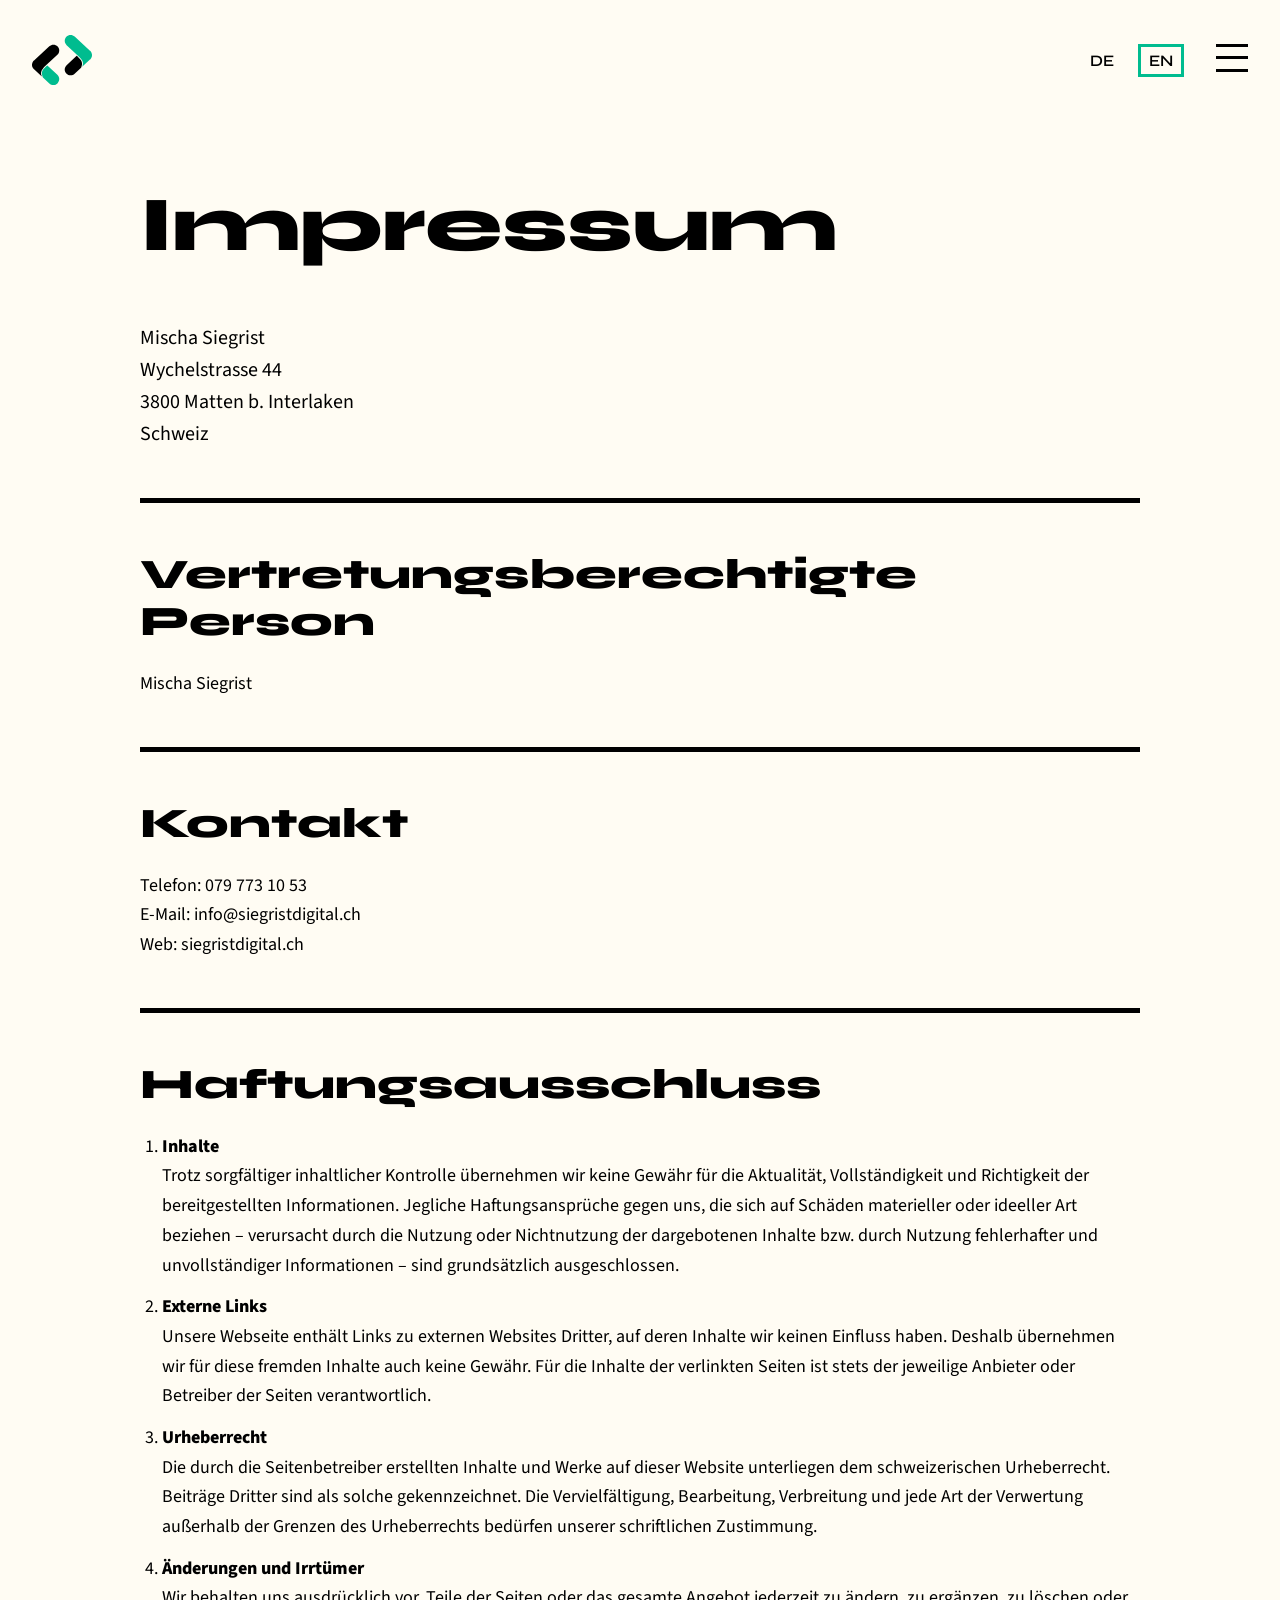
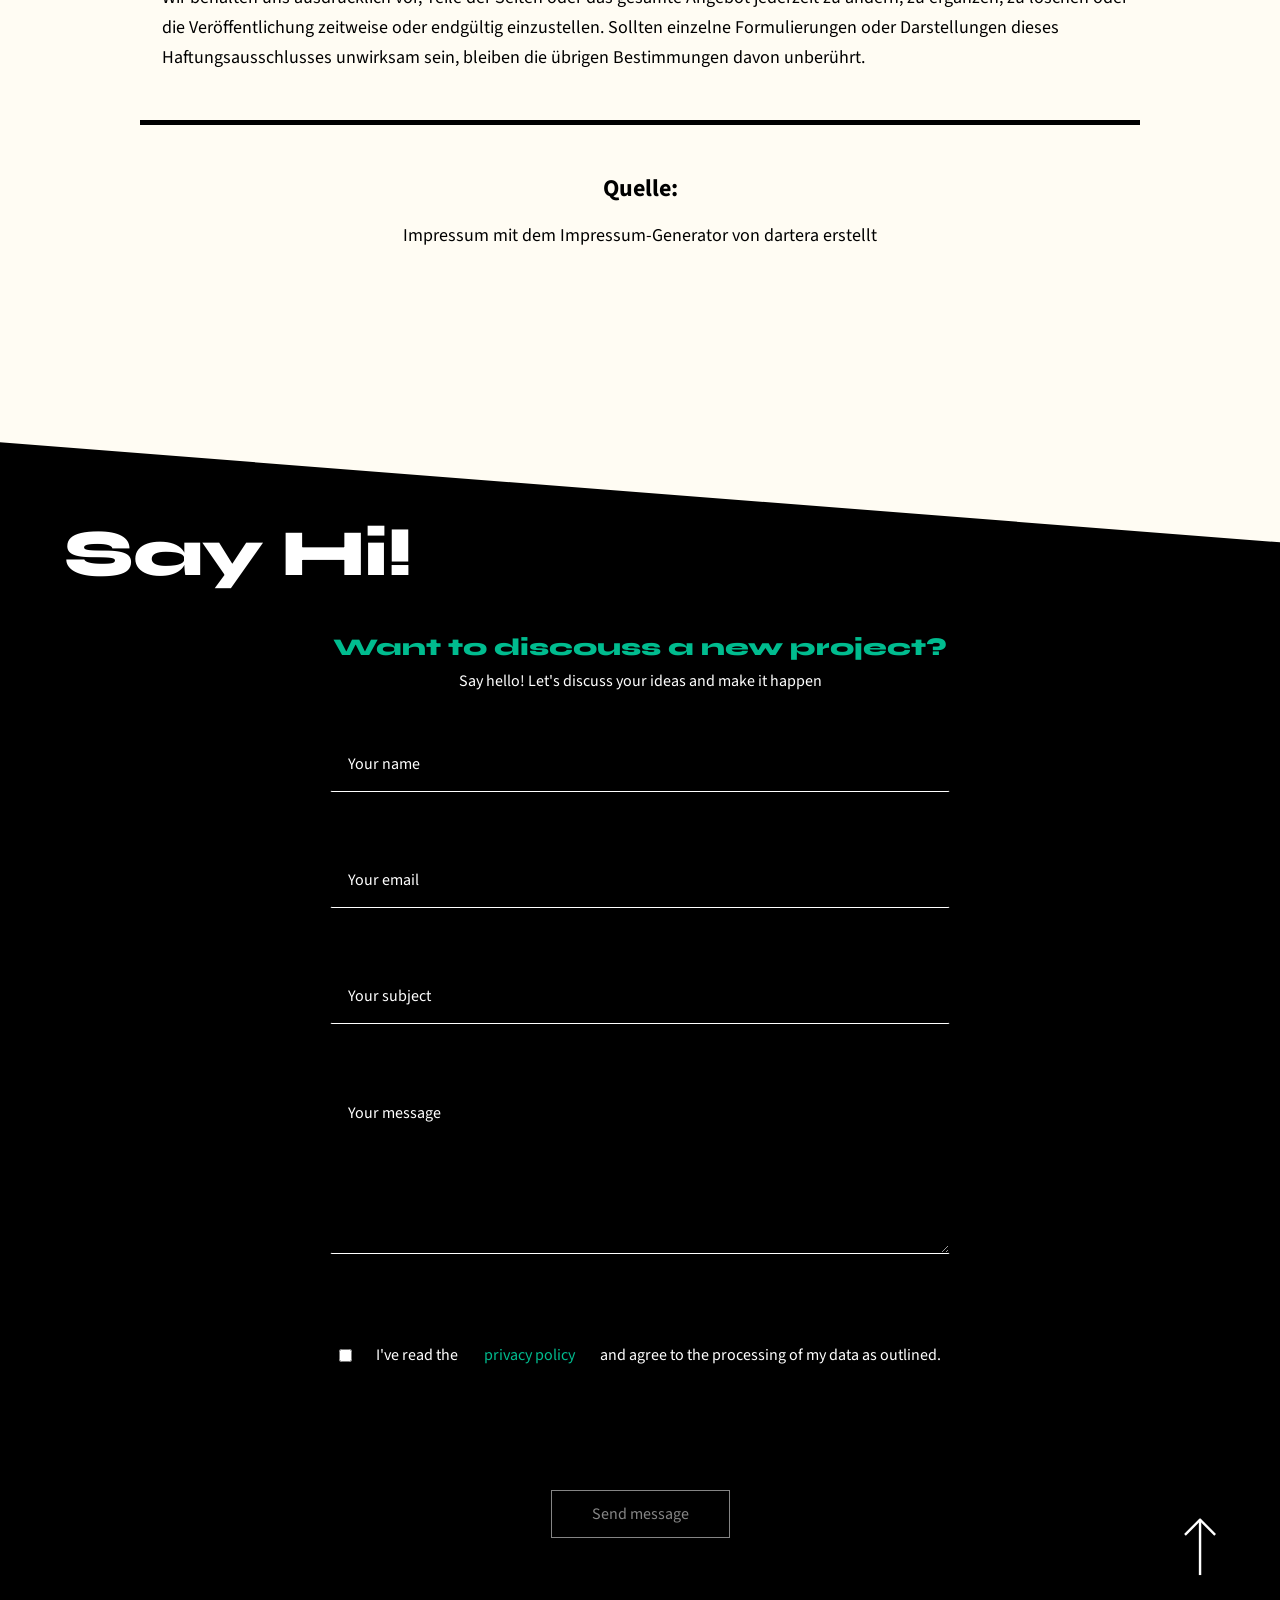
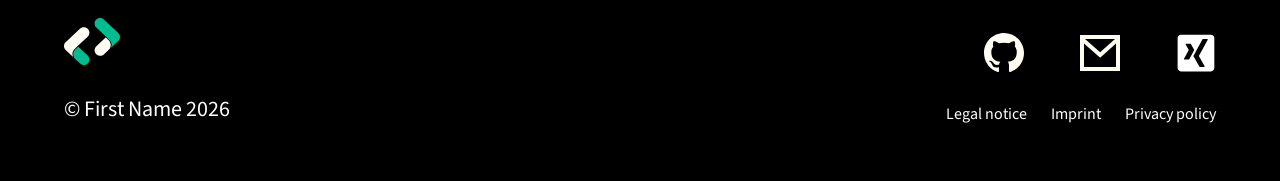
==== imprint.html @ 77384187 "added legal pages and style" ====
<!DOCTYPE html>
<html lang="en">
<head>
    <meta charset="UTF-8">
    <meta name="viewport" content="width=device-width, initial-scale=1.0">
    <title>Impressum | Mischa Siegrist</title>
    <link rel="stylesheet" href="./main.css">
    <link rel="stylesheet" href="./css/legal.css">
    <link rel="shortcut icon" href="./assets/icons/favicon.png" type="image/x-icon">
</head>
<body onload="init()">
    <header>
        <nav>
            <div id="nav-left">
                <div id="nav-logo-container">
                    <img id="nav-logo" src="./assets/img/logo.svg" alt="Logo" data-i18n-attr="alt:meta.logoAlt">
                </div>
            </div>
            <div id="nav-right">
                <div id="lang-switch">
                    <span onclick="switchLanguage('de')" class="lang-switch-option">DE</span>
                    <span onclick="switchLanguage('en')" class="lang-switch-option selected">EN</span>
                </div>
                <div id="nav-toggle" onclick="openNavbar()">
                    <span class="nav-toggle-bar" id="bar1"></span>
                    <span class="nav-toggle-bar" id="bar2"></span>
                    <span class="nav-toggle-bar" id="bar3"></span>
                </div>
            </div>
        </nav>
    </header>

    <main>
        <section id="legal-section">
            <div id="legal-content">
                <h1>Impressum</h1>

                <div class="legal-block">
                    <address>
                        Mischa Siegrist<br>
                        Wychelstrasse 44<br>
                        3800 Matten b. Interlaken<br>
                        Schweiz
                    </address>
                </div>

                <div class="legal-block">
                    <h2>Vertretungsberechtigte Person</h2>
                    <p>Mischa Siegrist</p>
                </div>

                <div class="legal-block">
                    <h2>Kontakt</h2>
                    <p>
                        Telefon: <a href="tel:+41797731053">079 773 10 53</a><br>
                        E-Mail: <a href="mailto:info@siegristdigital.ch">info@siegristdigital.ch</a><br>
                        Web: <a href="./index.html">siegristdigital.ch</a>
                    </p>
                </div>

                <div class="legal-block">
                    <h2>Haftungsausschluss</h2>
                    <ol class="legal-list">
                        <li>
                            <strong>Inhalte</strong><br>
                            Trotz sorgf&auml;ltiger inhaltlicher Kontrolle &uuml;bernehmen wir keine Gew&auml;hr f&uuml;r die Aktualit&auml;t, Vollst&auml;ndigkeit und Richtigkeit der bereitgestellten Informationen. Jegliche Haftungsanspr&uuml;che gegen uns, die sich auf Sch&auml;den materieller oder ideeller Art beziehen – verursacht durch die Nutzung oder Nichtnutzung der dargebotenen Inhalte bzw. durch Nutzung fehlerhafter und unvollst&auml;ndiger Informationen – sind grunds&auml;tzlich ausgeschlossen.
                        </li>
                        <li>
                            <strong>Externe Links</strong><br>
                            Unsere Webseite enth&auml;lt Links zu externen Websites Dritter, auf deren Inhalte wir keinen Einfluss haben. Deshalb &uuml;bernehmen wir f&uuml;r diese fremden Inhalte auch keine Gew&auml;hr. F&uuml;r die Inhalte der verlinkten Seiten ist stets der jeweilige Anbieter oder Betreiber der Seiten verantwortlich.
                        </li>
                        <li>
                            <strong>Urheberrecht</strong><br>
                            Die durch die Seitenbetreiber erstellten Inhalte und Werke auf dieser Website unterliegen dem schweizerischen Urheberrecht. Beitr&auml;ge Dritter sind als solche gekennzeichnet. Die Vervielf&auml;ltigung, Bearbeitung, Verbreitung und jede Art der Verwertung außerhalb der Grenzen des Urheberrechts bed&uuml;rfen unserer schriftlichen Zustimmung.
                        </li>
                        <li>
                            <strong>&Auml;nderungen und Irrt&uuml;mer</strong><br>
                            Wir behalten uns ausdr&uuml;cklich vor, Teile der Seiten oder das gesamte Angebot jederzeit zu &auml;ndern, zu erg&auml;nzen, zu l&ouml;schen oder die Ver&ouml;ffentlichung zeitweise oder endg&uuml;ltig einzustellen. Sollten einzelne Formulierungen oder Darstellungen dieses Haftungsausschlusses unwirksam sein, bleiben die &uuml;brigen Bestimmungen davon unber&uuml;hrt.
                        </li>
                    </ol>
                </div>

                <div class="legal-block">
                    <h3>Quelle:</h3>
                    <p>Impressum mit dem Impressum-Generator von <a href="https://dartera.ch/" target="_blank">dartera</a> erstellt</p>
                </div>

            </div>
        </section>
    </main>

    <footer id="contact">
        <div id="inner-footer-wrapper">
            <h2 id="footer-title" data-i18n="contact.footerTitle">Say Hi!</h2>
            <div id="contact-form-wrapper">
                <form action="https://sd.mischasiegrist.ch/mailer.php" id="contact-form" novalidate onsubmit="return false;">
                    <h3 class="highlighted-text" data-i18n="contact.formHeading">Want to discouss a new project?</h3>
                    <p data-i18n="contact.formIntro">Say hello! Let's discuss your ideas and make it happen</p>

                    <div class="form-field">
                        <input type="text" id="form-name" name="name" maxlength="100" placeholder=" " required>
                        <label for="form-name" data-i18n="contact.nameLabel">Your name</label>
                        <span class="field-icon"></span>
                        <span class="field-error" data-i18n="contact.nameError">Your name is required</span>
                    </div>

                    <div class="form-field">
                        <input type="email" id="form-email" name="email" maxlength="254" placeholder=" " required>
                        <label for="form-email" data-i18n="contact.emailLabel">Your email</label>
                        <span class="field-icon"></span>
                        <span class="field-error" data-i18n="contact.emailError">Please enter a valid email</span>
                    </div>

                    <div class="form-field">
                        <input type="text" id="form-subject" name="subject" maxlength="200" placeholder=" " required>
                        <label for="form-subject" data-i18n="contact.subjectLabel">Your subject</label>
                        <span class="field-icon"></span>
                        <span class="field-error" data-i18n="contact.subjectError">Please enter subject</span>
                    </div>

                    <div class="form-field form-field-textarea">
                        <textarea id="form-text" rows="6" name="message" maxlength="5000" placeholder=" " required></textarea>
                        <label for="form-text" data-i18n="contact.messageLabel">Your message</label>
                        <span class="field-icon"></span>
                        <span class="field-error" data-i18n="contact.messageError">Your message is empty</span>
                    </div>

                    <div id="form-check-section">
                        <input type="checkbox" name="accept" id="accept-privacy-policy" required>
                        <label for="accept-privacy-policy" id="accept-privacy-policy-label" data-i18n-html="contact.privacyLabelHtml">I've read the <a href="privacy.html" id="accept-privacy-link" class="highlighted-text">privacy policy</a> and agree to the processing of my data as outlined.</label>
                    </div>
                    <br><br>
                    <div id="form-captcha">
                        <div class="h-captcha" data-sitekey="ebba1710-83a6-4e3e-b424-677cc038ed60"></div>
                    </div>
                    <br><br>
                    <div id="form-errors">

                    </div>
                    <div id="form-success" hidden data-i18n="contact.success">
                        Thanks for your message! I will reply you as soon as posible.
                    </div>
                    <input type="text" name="website" tabindex="-1" autocomplete="off" style="position:absolute;left:-9999px" aria-hidden="true">

                    <input class="primary-btn disabled" id="submit-form" value="Send message" name="submit" type="submit" data-i18n-attr="value:contact.submit" />
                </form>
                <span id="arrow-back-to-top" onclick="window.location.href='#'">
                    <svg width="53" height="95" viewBox="0 0 53 95" fill="none" xmlns="http://www.w3.org/2000/svg">
                        <path d="M1.41421 67.1052L26.4142 92.1052L51.4142 67.1052" stroke="black" stroke-width="4"/>
                        <path d="M26.4142 0V92.1053" stroke="black" stroke-width="4"/>
                    </svg>
                </span>
            </div>
            <div id="footer-links">
                <div id="footer-links-left">
                    <img src="./assets/img/logo-footer.svg" alt="Logo" data-i18n-attr="alt:footer.logoAlt">
                    <p><span data-i18n="footer.copyright">© First Name</span> <span id="footer-year"></span></p>
                </div>
                <div id="footer-links-right">
                    <div id="footer-links-right-icons">
                        <a href="https://github.com/BlackPhantomDev"><img src="./assets/icons/github.svg" alt="GitHub Icon" data-i18n-attr="alt:footer.githubAlt"></a>
                        <a href="mailto:info@firstname.com"><img src="./assets/icons/mail.svg" alt="Mail Icon" data-i18n-attr="alt:footer.mailAlt"></a>
                        <a href="https://www.xing.com/profile/"><img src="./assets/icons/xing.svg" alt="Xing Icon" data-i18n-attr="alt:footer.xingAlt"></a>
                    </div>
                    <div id="footer-legal-links">
                        <a href="./legal.html" data-i18n="footer.legal">Legal notice</a>
                        <a href="./imprint.html" data-i18n="footer.imprint">Imprint</a>
                        <a href="./privacy.html" data-i18n="footer.privacy">Privacy policy</a>
                    </div>
                </div>
            </div>
        </div>

    </footer>

    <script src="./script.js"></script>
</body>
</html>
---- main.css ----
@import url('css/fonts.css');
@import url('css/footer.css');
@import url('css/navbar.css');
@import url('css/portfolio.css');
@import url('css/standard.css');
@import url('css/skills.css');
@import url('css/style.css');
@import url('css/responsive.css');
---- css/legal.css ----
#legal-section {
    width: 100%;
    max-width: 1920px;
    margin: 0 auto;
    padding: 64px 32px 120px;
    box-sizing: border-box;
    overflow-x: clip; 
}

#legal-content {
    max-width: 1000px;
    margin: 0 auto;
    color: black;
    overflow-wrap: anywhere;
}

#legal-content h1 {
    font-family: Syne, SourceSans3, sans-serif;
    font-weight: 800;
    font-size: 78px;
    line-height: 1.05;
    letter-spacing: -1px;
    margin: 0 0 56px;
}

#legal-content h2 {
    font-family: Syne, SourceSans3, sans-serif;
    font-weight: 800;
    font-size: 42px;
    line-height: 1.12;
    margin: 48px 0 24px;
    transition: color .2s ease;
}
#legal-content h2:hover {
    color: var(--highlighted);
    cursor: default;
}
.legal-block > h2:first-child,
#legal-content > h2:first-of-type { margin-top: 0; }

#legal-content h3 {
    font-family: SourceSans3, sans-serif;
    font-weight: 700;
    font-size: 24px;
    line-height: 1.3;
    margin: 24px 0 16px;
}
.legal-block > h3:first-child { margin-top: 0; }

#legal-content h4 {
    font-family: SourceSans3, sans-serif;
    font-weight: 600;
    font-size: 19px;
    line-height: 1.4;
    margin: 20px 0 12px;
}
.legal-block > h4:first-child { margin-top: 0; }

#legal-content p,
#legal-content li,
#legal-content dd,
#legal-content address {
    font-family: SourceSans3, sans-serif;
    font-size: 18px;
    line-height: 1.65;
    color: black;
}


#legal-content address {
    font-style: normal;
    font-size: 20px;
    line-height: 1.6;
}

#legal-content ul {
    margin: 0 0 24px;
    padding-left: 24px;
}
#legal-content li { margin-bottom: 12px; }
#legal-content li:last-child { margin-bottom: 0; }

.legal-list {
    list-style-type: decimal;
    padding-left: 22px;
}
.legal-list li strong { font-weight: 800; }

#legal-content dl { margin: 24px 0; }
#legal-content dt {
    font-family: SourceSans3, sans-serif;
    font-weight: 700;
    font-size: 18px;
    margin-top: 16px;
}
#legal-content dd {
    margin: 0 0 16px;
    color: #333;
}

#legal-content a {
    color: black;
    font-family: SourceSans3, sans-serif;
    border-bottom: 1px solid transparent;
    transition: color .2s ease, border-color .2s ease;
}
#legal-content a:hover {
    color: var(--highlighted);
    border-bottom-color: var(--highlighted);
}
#legal-content a u { text-decoration: none; }

.legal-block {
    border-bottom: 5px solid black;
}

.legal-block p, .legal-block address, .legal-block ol {
    margin-bottom: 48px;
}

.legal-block:last-child {
    margin-bottom: 0;
    border: none;
    background: transparent;
    padding: 24px;
    text-align: center;
    font-size: 14px;
}
.legal-block:last-child h3,
.legal-block:last-child h4 { font-size: 16px; margin: 0 0 8px; }

#legal-content table {
    width: 100%;
    table-layout: fixed;
    border-collapse: collapse;
    margin: 32px 0;
    border: 5px solid black;
    font-family: SourceSans3, sans-serif;
}
#legal-content th,
#legal-content td {
    border: 1px solid black;
    padding: 16px;
    text-align: left;
    vertical-align: top;
    font-size: 16px;
    line-height: 1.5;
    overflow-wrap: anywhere;
    hyphens: auto;
}
#legal-content th {
    background-color: black;
    color: white;
    font-weight: 700;
}
#legal-content tbody tr:nth-child(even),
#legal-content tr:nth-child(even) {
    background-color: rgba(0, 0, 0, 0.03);
}
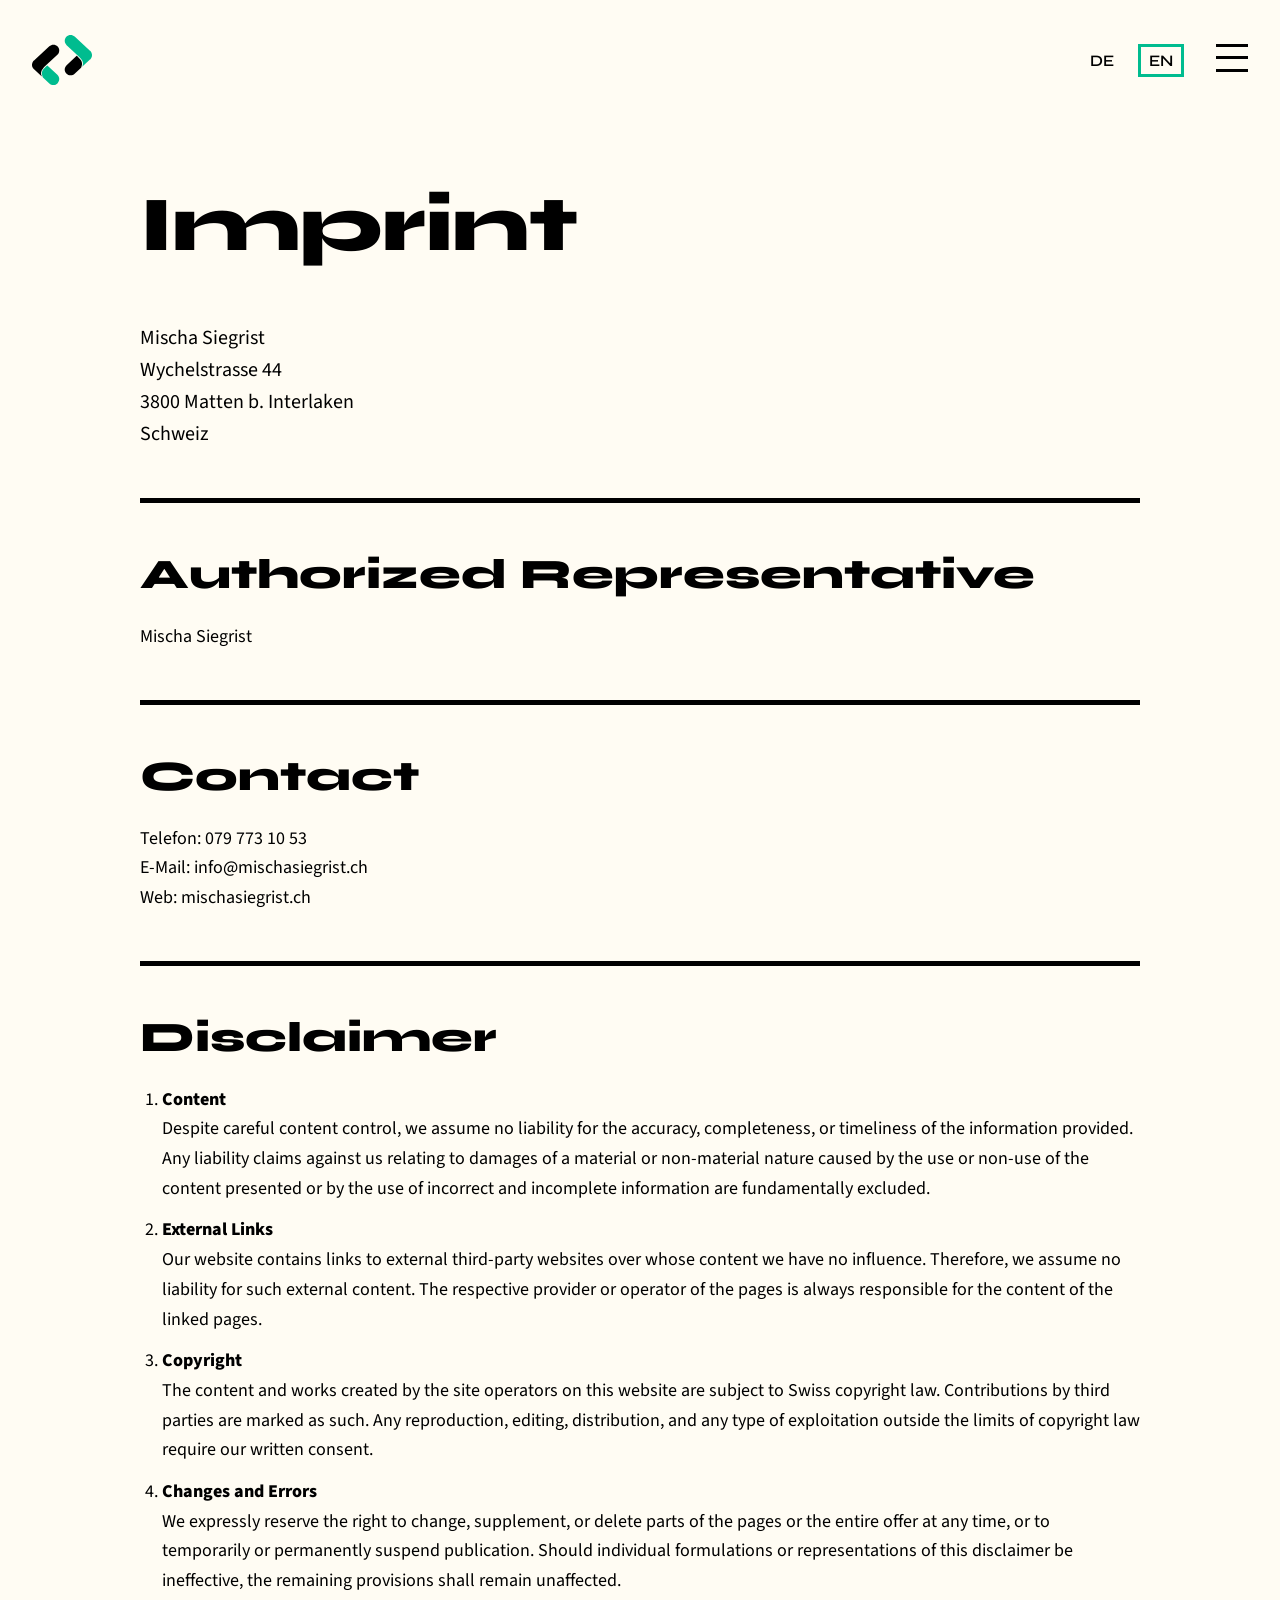
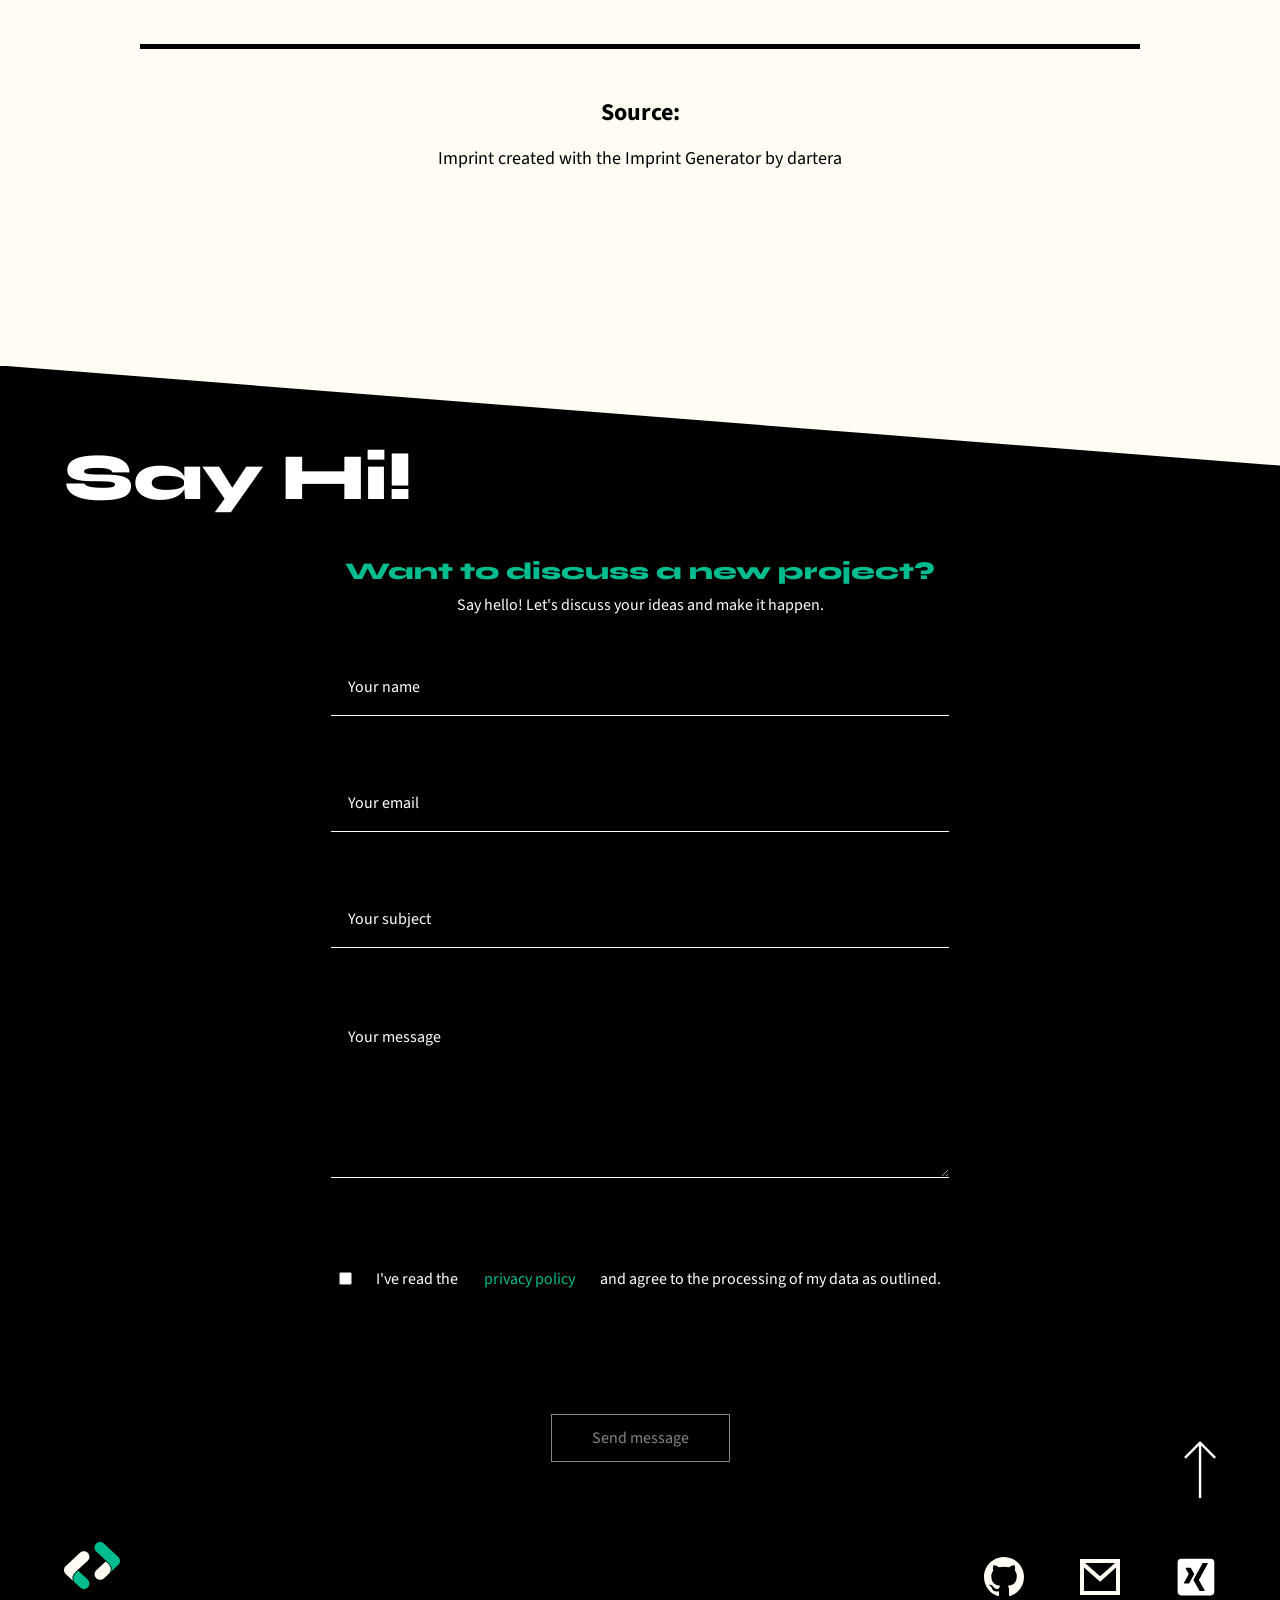
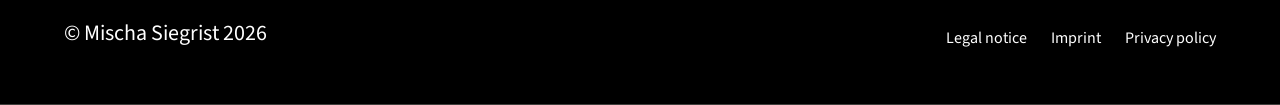
==== commit e9840829: "added translation to legal pages" ====
--- a/imprint.html
+++ b/imprint.html
@@ -33,7 +33,7 @@
     <main>
         <section id="legal-section">
             <div id="legal-content">
-                <h1>Impressum</h1>
+                <h1 data-i18n-html="imprint.title">Impressum</h1>
 
                 <div class="legal-block">
                     <address>
@@ -45,44 +45,44 @@
                 </div>
 
                 <div class="legal-block">
-                    <h2>Vertretungsberechtigte Person</h2>
+                    <h2 data-i18n-html="imprint.blocks.b2.subTitle">Vertretungsberechtigte Person</h2>
                     <p>Mischa Siegrist</p>
                 </div>
 
                 <div class="legal-block">
-                    <h2>Kontakt</h2>
+                    <h2 data-i18n-html="imprint.blocks.b3.subTitle">Kontakt</h2>
                     <p>
                         Telefon: <a href="tel:+41797731053">079 773 10 53</a><br>
-                        E-Mail: <a href="mailto:info@siegristdigital.ch">info@siegristdigital.ch</a><br>
-                        Web: <a href="./index.html">siegristdigital.ch</a>
+                        E-Mail: <a href="mailto:info@mischasiegrist.ch">info@mischasiegrist.ch</a><br>
+                        Web: <a href="./index.html">mischasiegrist.ch</a>
                     </p>
                 </div>
 
                 <div class="legal-block">
-                    <h2>Haftungsausschluss</h2>
+                    <h2 data-i18n-html="imprint.blocks.b4.subTitle">Haftungsausschluss</h2>
                     <ol class="legal-list">
                         <li>
-                            <strong>Inhalte</strong><br>
-                            Trotz sorgf&auml;ltiger inhaltlicher Kontrolle &uuml;bernehmen wir keine Gew&auml;hr f&uuml;r die Aktualit&auml;t, Vollst&auml;ndigkeit und Richtigkeit der bereitgestellten Informationen. Jegliche Haftungsanspr&uuml;che gegen uns, die sich auf Sch&auml;den materieller oder ideeller Art beziehen – verursacht durch die Nutzung oder Nichtnutzung der dargebotenen Inhalte bzw. durch Nutzung fehlerhafter und unvollst&auml;ndiger Informationen – sind grunds&auml;tzlich ausgeschlossen.
+                            <strong data-i18n-html="imprint.blocks.b4.list.l1.title">Inhalte</strong><br>
+                            <span data-i18n-html="imprint.blocks.b4.list.l1.description">Trotz sorgf&auml;ltiger inhaltlicher Kontrolle &uuml;bernehmen wir keine Gew&auml;hr f&uuml;r die Aktualit&auml;t, Vollst&auml;ndigkeit und Richtigkeit der bereitgestellten Informationen. Jegliche Haftungsanspr&uuml;che gegen uns, die sich auf Sch&auml;den materieller oder ideeller Art beziehen – verursacht durch die Nutzung oder Nichtnutzung der dargebotenen Inhalte bzw. durch Nutzung fehlerhafter und unvollst&auml;ndiger Informationen – sind grunds&auml;tzlich ausgeschlossen.</span>
                         </li>
                         <li>
-                            <strong>Externe Links</strong><br>
-                            Unsere Webseite enth&auml;lt Links zu externen Websites Dritter, auf deren Inhalte wir keinen Einfluss haben. Deshalb &uuml;bernehmen wir f&uuml;r diese fremden Inhalte auch keine Gew&auml;hr. F&uuml;r die Inhalte der verlinkten Seiten ist stets der jeweilige Anbieter oder Betreiber der Seiten verantwortlich.
+                            <strong data-i18n-html="imprint.blocks.b4.list.l2.title">Externe Links</strong><br>
+                            <span data-i18n-html="imprint.blocks.b4.list.l2.description">Unsere Webseite enth&auml;lt Links zu externen Websites Dritter, auf deren Inhalte wir keinen Einfluss haben. Deshalb &uuml;bernehmen wir f&uuml;r diese fremden Inhalte auch keine Gew&auml;hr. F&uuml;r die Inhalte der verlinkten Seiten ist stets der jeweilige Anbieter oder Betreiber der Seiten verantwortlich.</span>
                         </li>
                         <li>
-                            <strong>Urheberrecht</strong><br>
-                            Die durch die Seitenbetreiber erstellten Inhalte und Werke auf dieser Website unterliegen dem schweizerischen Urheberrecht. Beitr&auml;ge Dritter sind als solche gekennzeichnet. Die Vervielf&auml;ltigung, Bearbeitung, Verbreitung und jede Art der Verwertung außerhalb der Grenzen des Urheberrechts bed&uuml;rfen unserer schriftlichen Zustimmung.
+                            <strong data-i18n-html="imprint.blocks.b4.list.l3.title">Urheberrecht</strong><br>
+                            <span data-i18n-html="imprint.blocks.b4.list.l3.description">Die durch die Seitenbetreiber erstellten Inhalte und Werke auf dieser Website unterliegen dem schweizerischen Urheberrecht. Beitr&auml;ge Dritter sind als solche gekennzeichnet. Die Vervielf&auml;ltigung, Bearbeitung, Verbreitung und jede Art der Verwertung außerhalb der Grenzen des Urheberrechts bed&uuml;rfen unserer schriftlichen Zustimmung.</span>
                         </li>
                         <li>
-                            <strong>&Auml;nderungen und Irrt&uuml;mer</strong><br>
-                            Wir behalten uns ausdr&uuml;cklich vor, Teile der Seiten oder das gesamte Angebot jederzeit zu &auml;ndern, zu erg&auml;nzen, zu l&ouml;schen oder die Ver&ouml;ffentlichung zeitweise oder endg&uuml;ltig einzustellen. Sollten einzelne Formulierungen oder Darstellungen dieses Haftungsausschlusses unwirksam sein, bleiben die &uuml;brigen Bestimmungen davon unber&uuml;hrt.
+                            <strong data-i18n-html="imprint.blocks.b4.list.l4.title">&Auml;nderungen und Irrt&uuml;mer</strong><br>
+                            <span data-i18n-html="imprint.blocks.b4.list.l4.description">Wir behalten uns ausdr&uuml;cklich vor, Teile der Seiten oder das gesamte Angebot jederzeit zu &auml;ndern, zu erg&auml;nzen, zu l&ouml;schen oder die Ver&ouml;ffentlichung zeitweise oder endg&uuml;ltig einzustellen. Sollten einzelne Formulierungen oder Darstellungen dieses Haftungsausschlusses unwirksam sein, bleiben die &uuml;brigen Bestimmungen davon unber&uuml;hrt.</span>
                         </li>
                     </ol>
                 </div>
 
                 <div class="legal-block">
-                    <h3>Quelle:</h3>
-                    <p>Impressum mit dem Impressum-Generator von <a href="https://dartera.ch/" target="_blank">dartera</a> erstellt</p>
+                    <h3 data-i18n-html="imprint.source">Quelle:</h3>
+                    <p data-i18n-html="imprint.sourceDescription">Impressum mit dem Impressum-Generator von <a href="https://dartera.ch/" target="_blank">dartera</a> erstellt</p>
                 </div>
 
             </div>
@@ -173,6 +173,8 @@
 
     </footer>
 
+    <script src="https://js.hcaptcha.com/1/api.js" async defer></script>
+    <script src="./js/i18n.js"></script>
     <script src="./script.js"></script>
 </body>
 </html>
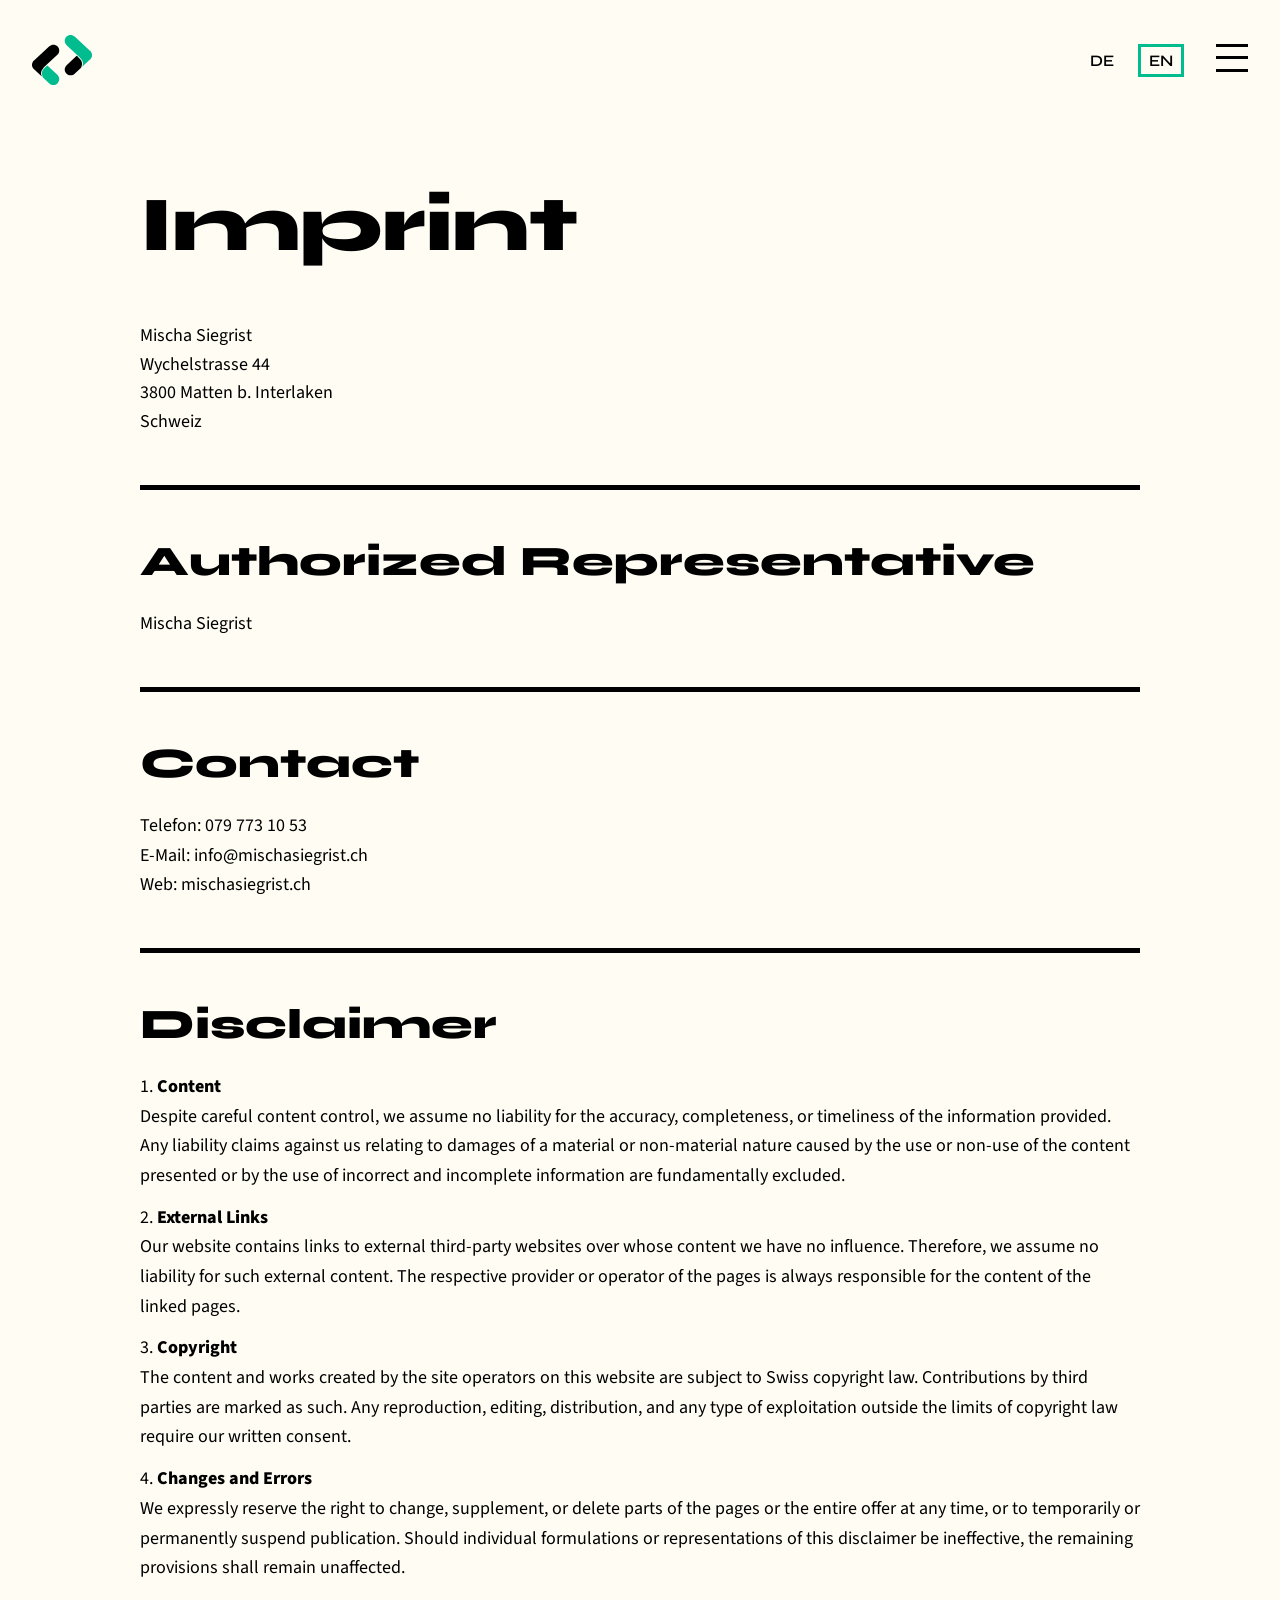
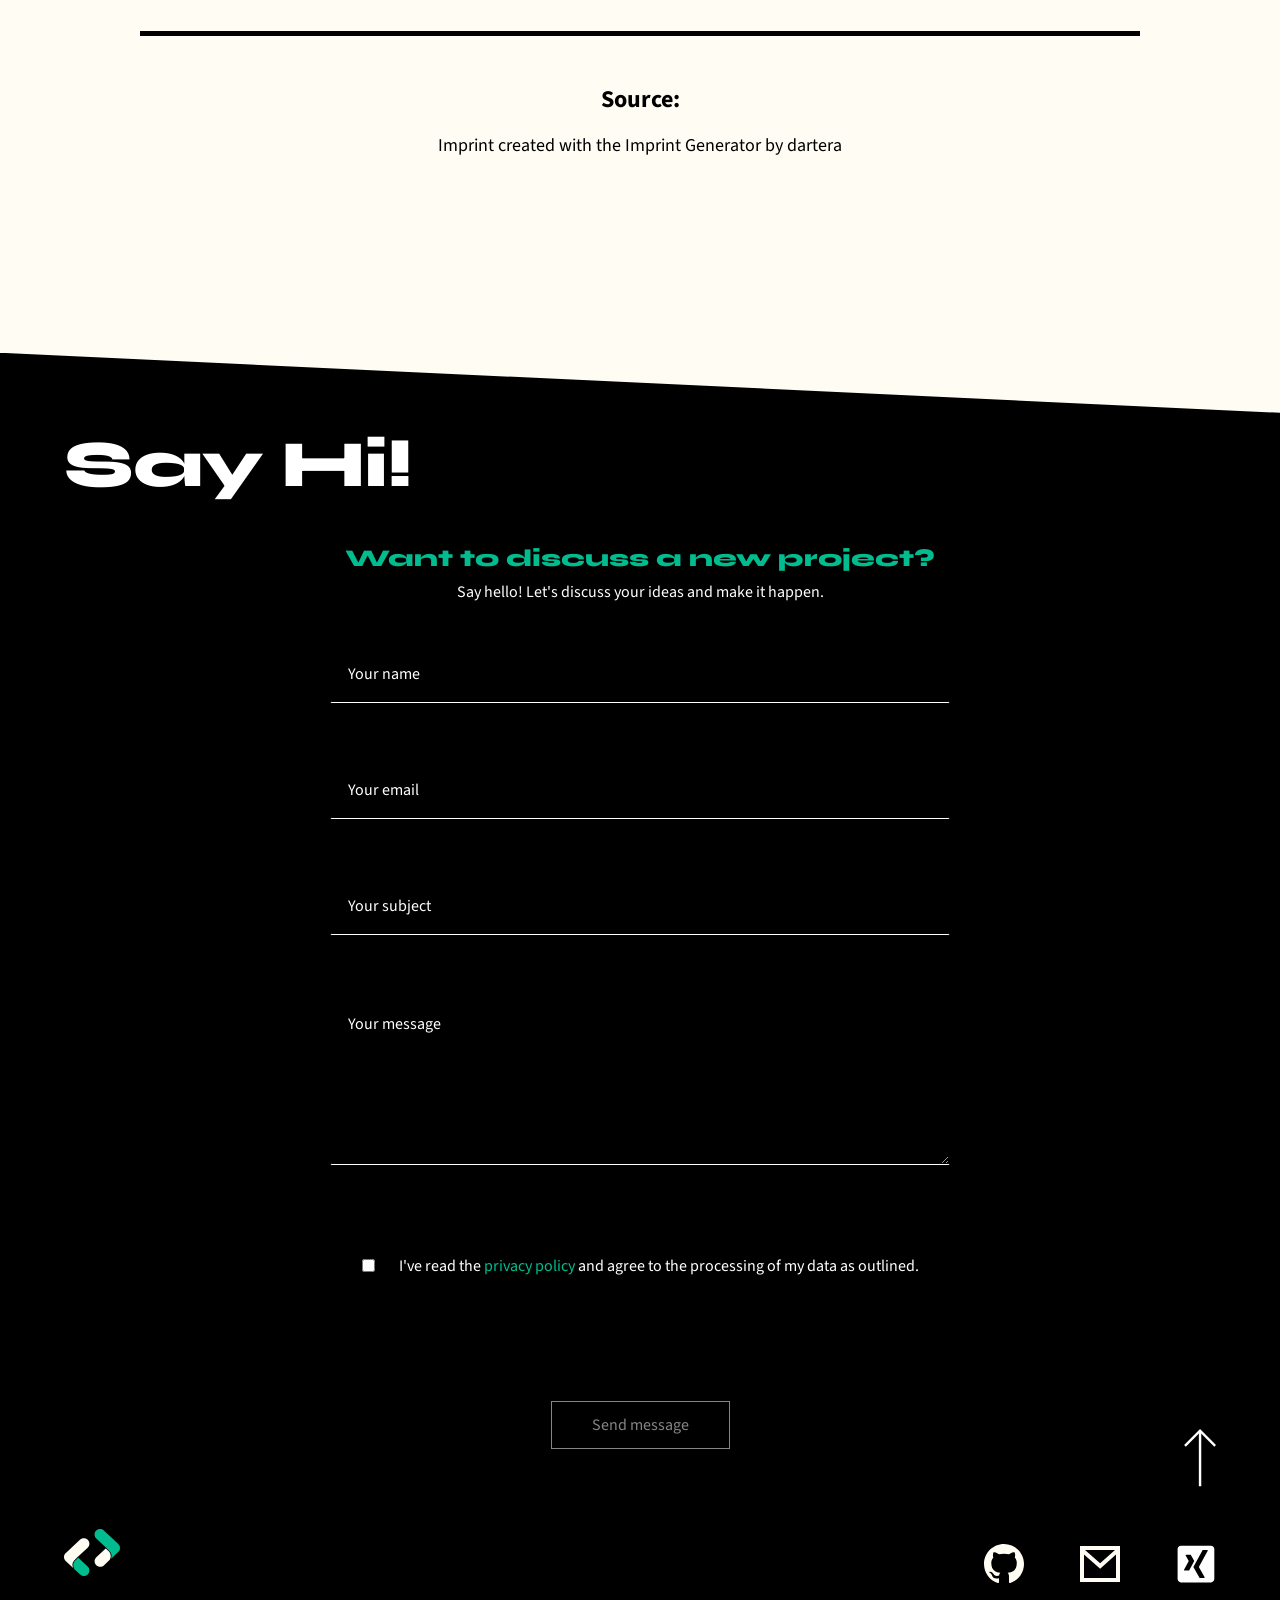
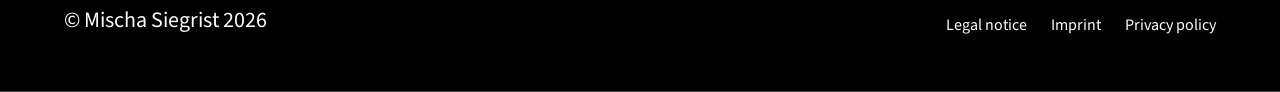
==== commit 314be037: "updated footer, added the missing navigation overlay, updated scroll to top" ====
--- a/imprint.html
+++ b/imprint.html
@@ -3,7 +3,7 @@
 <head>
     <meta charset="UTF-8">
     <meta name="viewport" content="width=device-width, initial-scale=1.0">
-    <title>Impressum | Mischa Siegrist</title>
+    <title data-i18n="imprint.pageTitle">Impressum | Mischa Siegrist</title>
     <link rel="stylesheet" href="./main.css">
     <link rel="stylesheet" href="./css/legal.css">
     <link rel="shortcut icon" href="./assets/icons/favicon.png" type="image/x-icon">
@@ -29,8 +29,26 @@
             </div>
         </nav>
     </header>
-
-    <main>
+    <div id="scroll-top-anchor"></div>
+    <div id="nav-overlay" aria-hidden="true">
+        <nav id="nav-overlay-menu">
+            <a href="#about" class="nav-overlay-link" data-i18n="about.title">About me</a>
+            <a href="#skills" class="nav-overlay-link" data-i18n="skills.title">My skills</a>
+            <a href="#portfolio" class="nav-overlay-link" data-i18n="portfolio.title">Portfolio</a>
+        </nav>
+        <div id="nav-overlay-footer">
+            <div id="nav-overlay-footer-left">
+                <h2 id="nav-overlay-title" data-i18n="contact.footerTitle">Say Hi!</h2>
+                <a id="nav-overlay-email" href="mailto:info@mischasiegrist.ch">info@mischasiegrist.ch</a>
+            </div>
+            <div id="nav-overlay-socials">
+                <a href="https://github.com/BlackPhantomDev" target="_blank"><img src="./assets/icons/github.svg" alt="GitHub Icon" data-i18n-attr="alt:footer.githubAlt"></a>
+                <a href="mailto:info@mischasiegrist.ch"><img src="./assets/icons/mail.svg" alt="Mail Icon" data-i18n-attr="alt:footer.mailAlt"></a>
+                <a href="https://www.xing.com/profile/Mischa_Siegrist039383" target="_blank"><img src="./assets/icons/xing.svg" alt="Xing Icon" data-i18n-attr="alt:footer.xingAlt"></a>
+            </div>
+        </div>
+    </div>
+    <main id="scroll-top-anchor">
         <section id="legal-section">
             <div id="legal-content">
                 <h1 data-i18n-html="imprint.title">Impressum</h1>
@@ -131,7 +149,7 @@
                     </div>
                     <br><br>
                     <div id="form-captcha">
-                        <div class="h-captcha" data-sitekey="ebba1710-83a6-4e3e-b424-677cc038ed60"></div>
+                        <div id="hcaptcha-container"></div>
                     </div>
                     <br><br>
                     <div id="form-errors">
@@ -144,23 +162,23 @@
 
                     <input class="primary-btn disabled" id="submit-form" value="Send message" name="submit" type="submit" data-i18n-attr="value:contact.submit" />
                 </form>
-                <span id="arrow-back-to-top" onclick="window.location.href='#'">
+                <span id="arrow-back-to-top" onclick="window.location.href='#scroll-top-anchor'">
                     <svg width="53" height="95" viewBox="0 0 53 95" fill="none" xmlns="http://www.w3.org/2000/svg">
-                        <path d="M1.41421 67.1052L26.4142 92.1052L51.4142 67.1052" stroke="black" stroke-width="4"/>
-                        <path d="M26.4142 0V92.1053" stroke="black" stroke-width="4"/>
+                        <path class="btt-head" d="M1.41421 67.1052L26.4142 92.1052L51.4142 67.1052" stroke="white" stroke-width="4"/>
+                        <path class="btt-shaft" d="M26.4142 0V92.1053" stroke="white" stroke-width="4"/>
                     </svg>
                 </span>
             </div>
             <div id="footer-links">
                 <div id="footer-links-left">
                     <img src="./assets/img/logo-footer.svg" alt="Logo" data-i18n-attr="alt:footer.logoAlt">
-                    <p><span data-i18n="footer.copyright">© First Name</span> <span id="footer-year"></span></p>
+                    <p><span data-i18n="footer.copyright">© Mischa Siegrist</span> <span id="footer-year"></span></p>
                 </div>
                 <div id="footer-links-right">
                     <div id="footer-links-right-icons">
                         <a href="https://github.com/BlackPhantomDev"><img src="./assets/icons/github.svg" alt="GitHub Icon" data-i18n-attr="alt:footer.githubAlt"></a>
-                        <a href="mailto:info@firstname.com"><img src="./assets/icons/mail.svg" alt="Mail Icon" data-i18n-attr="alt:footer.mailAlt"></a>
-                        <a href="https://www.xing.com/profile/"><img src="./assets/icons/xing.svg" alt="Xing Icon" data-i18n-attr="alt:footer.xingAlt"></a>
+                        <a href="mailto:info@mischasiegrist.ch"><img src="./assets/icons/mail.svg" alt="Mail Icon" data-i18n-attr="alt:footer.mailAlt"></a>
+                        <a href="https://www.xing.com/profile/Mischa_Siegrist039383"><img src="./assets/icons/xing.svg" alt="Xing Icon" data-i18n-attr="alt:footer.xingAlt"></a>
                     </div>
                     <div id="footer-legal-links">
                         <a href="./legal.html" data-i18n="footer.legal">Legal notice</a>
--- a/css/legal.css
+++ b/css/legal.css
@@ -69,7 +69,7 @@
 
 #legal-content address {
     font-style: normal;
-    font-size: 20px;
+    font-size: 18px;
     line-height: 1.6;
 }
 
@@ -82,7 +82,6 @@
 
 .legal-list {
     list-style-type: decimal;
-    padding-left: 22px;
 }
 .legal-list li strong { font-weight: 800; }
 
@@ -158,3 +157,6 @@
     background-color: rgba(0, 0, 0, 0.03);
 }
 
+#legal-content ol {
+    list-style-position: inside;
+}
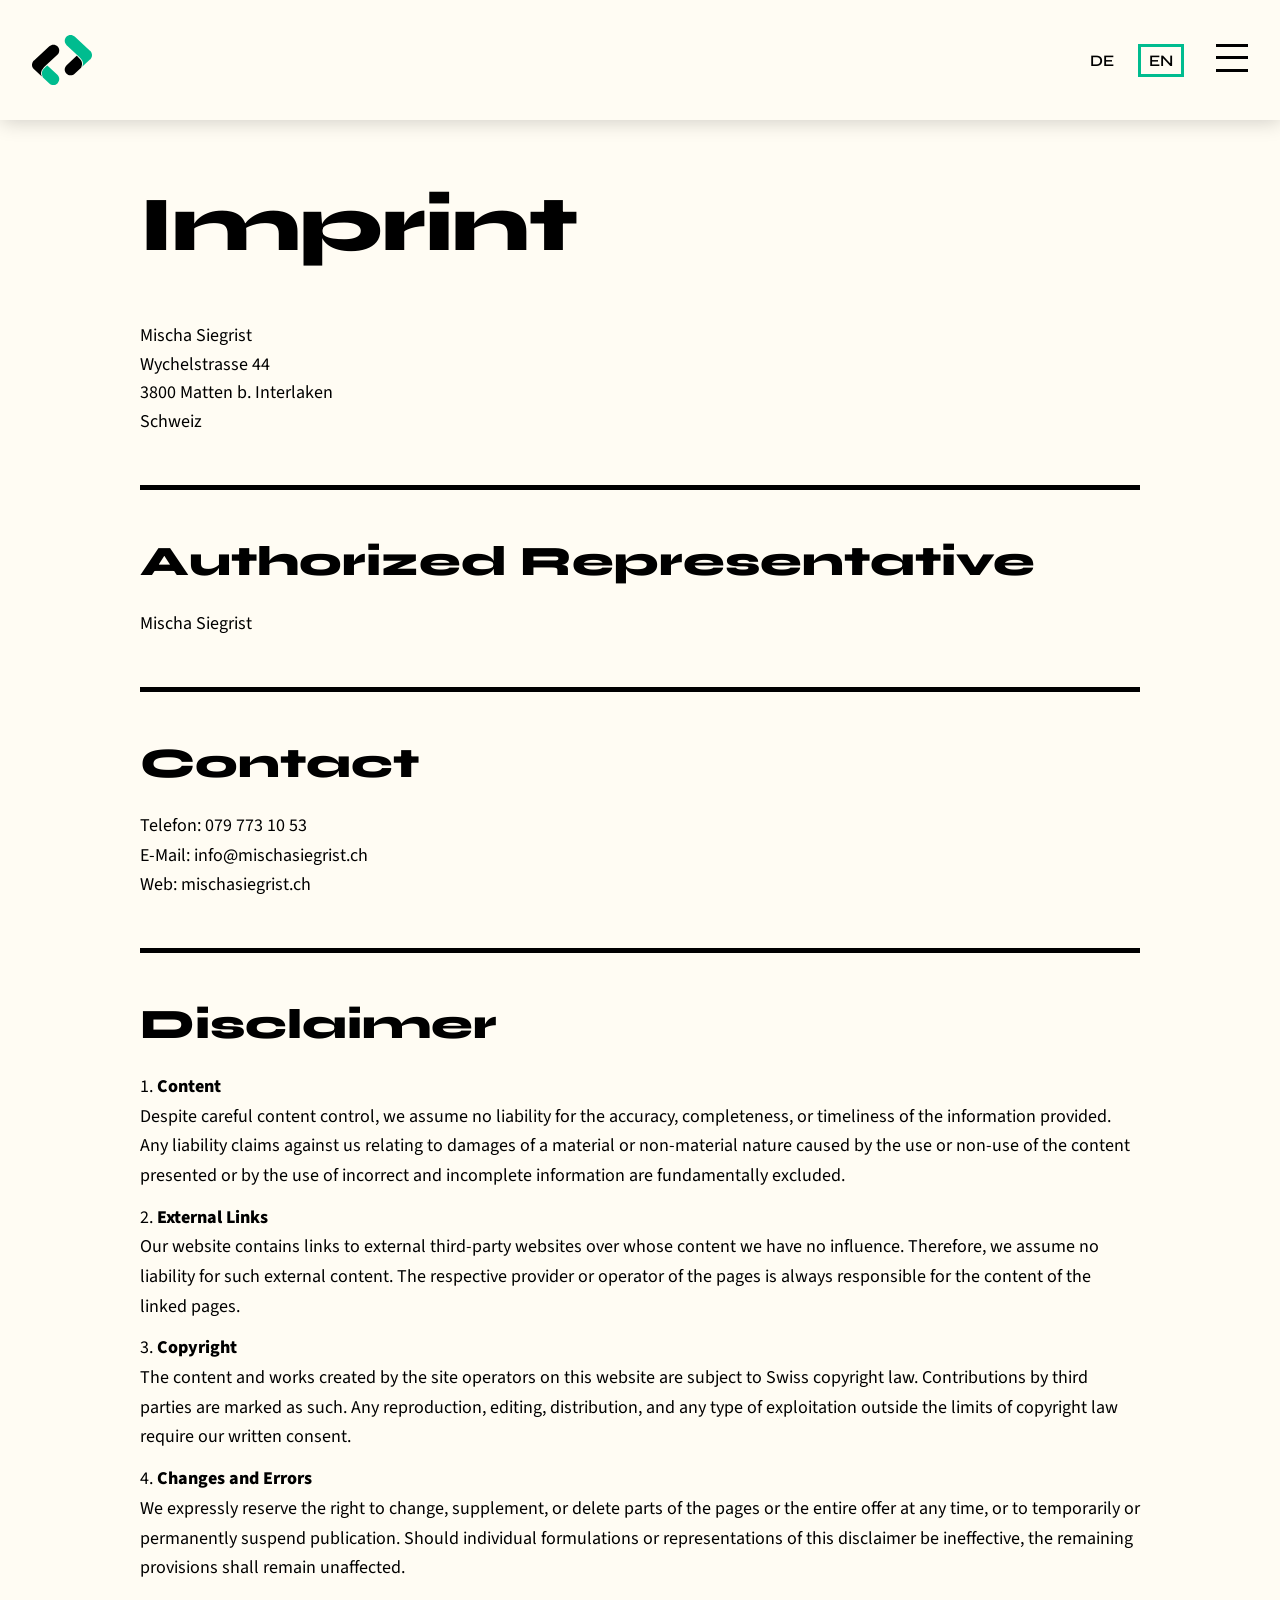
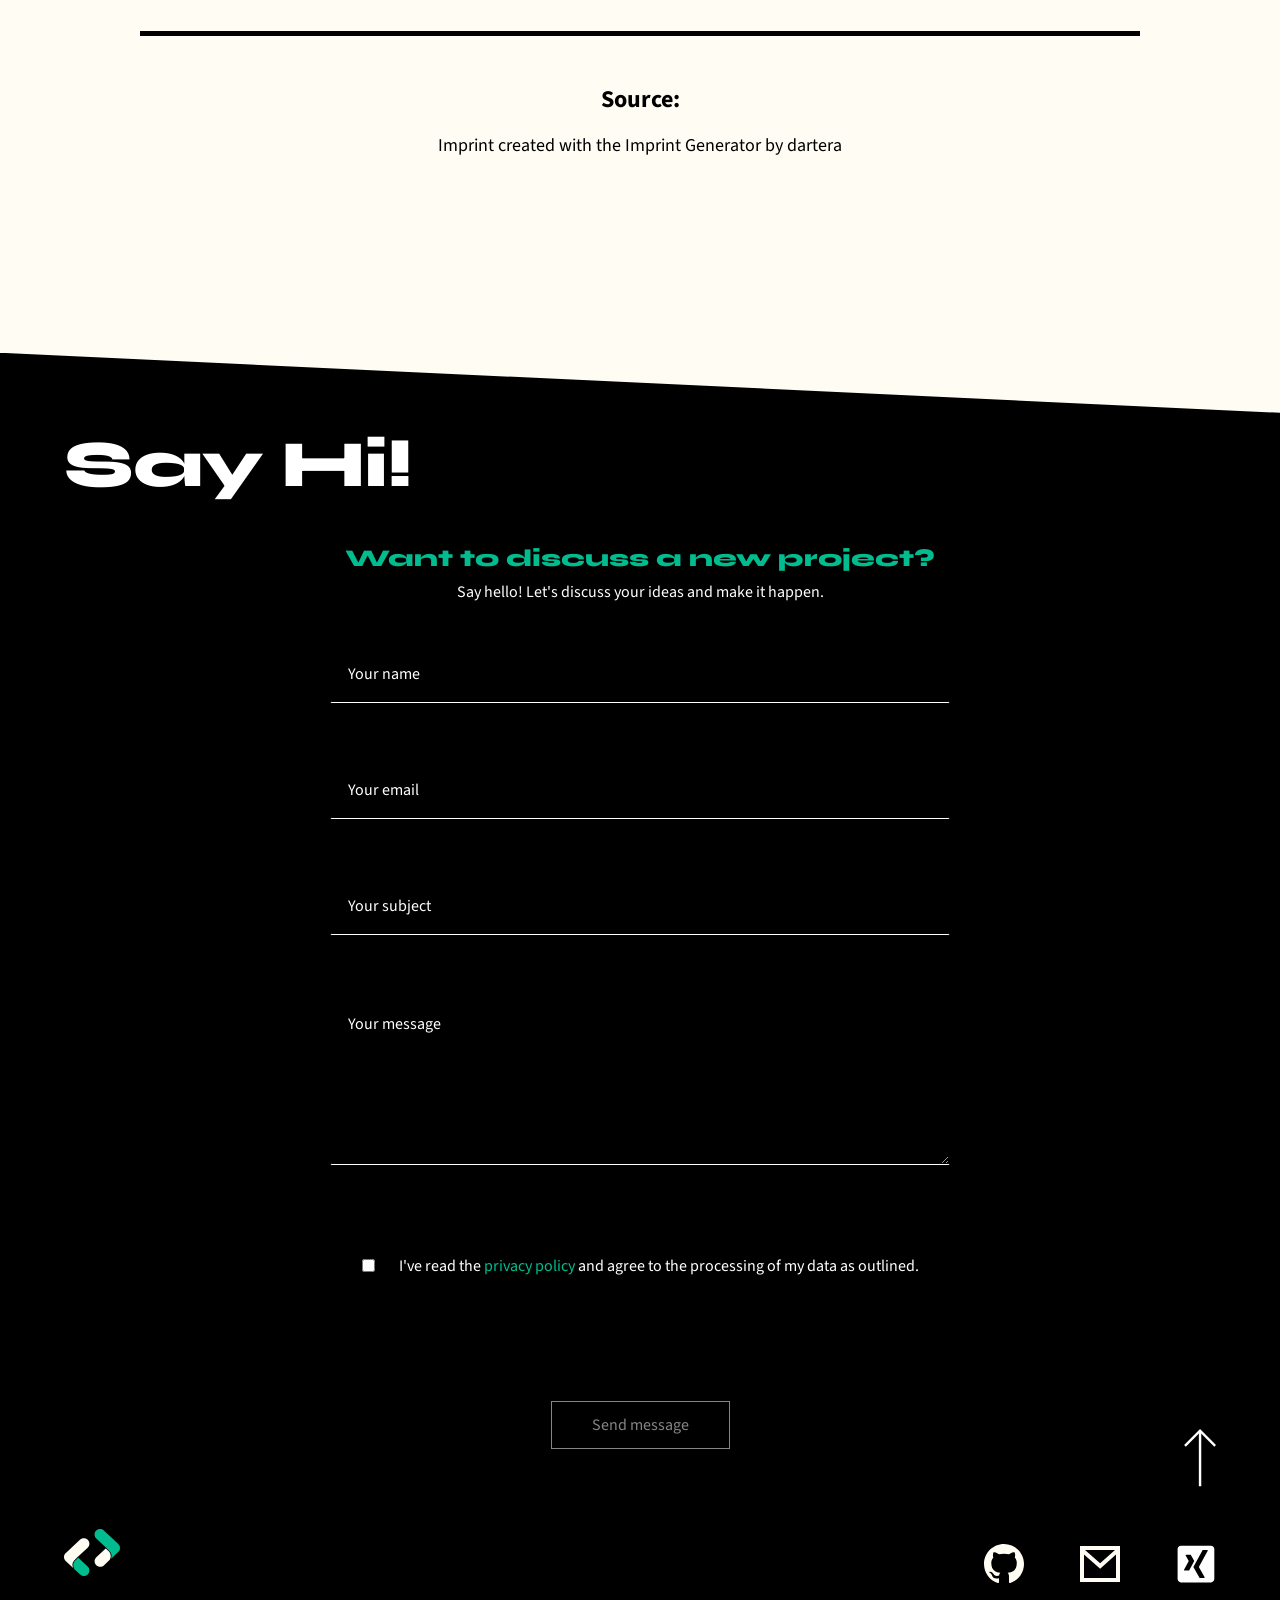
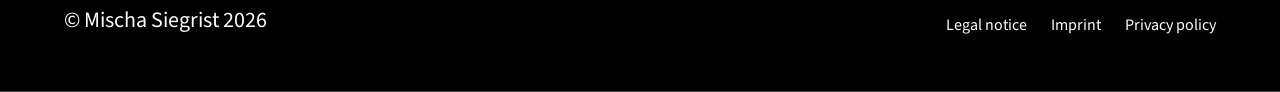
==== commit e19237ad: "fixed font size in responsive for legal pages" ====
--- a/imprint.html
+++ b/imprint.html
@@ -5,7 +5,6 @@
     <meta name="viewport" content="width=device-width, initial-scale=1.0">
     <title data-i18n="imprint.pageTitle">Impressum | Mischa Siegrist</title>
     <link rel="stylesheet" href="./main.css">
-    <link rel="stylesheet" href="./css/legal.css">
     <link rel="shortcut icon" href="./assets/icons/favicon.png" type="image/x-icon">
 </head>
 <body onload="init()">
--- a/main.css
+++ b/main.css
@@ -5,4 +5,5 @@
 @import url('css/standard.css');
 @import url('css/skills.css');
 @import url('css/style.css');
+@import url('css/legal.css');
 @import url('css/responsive.css');
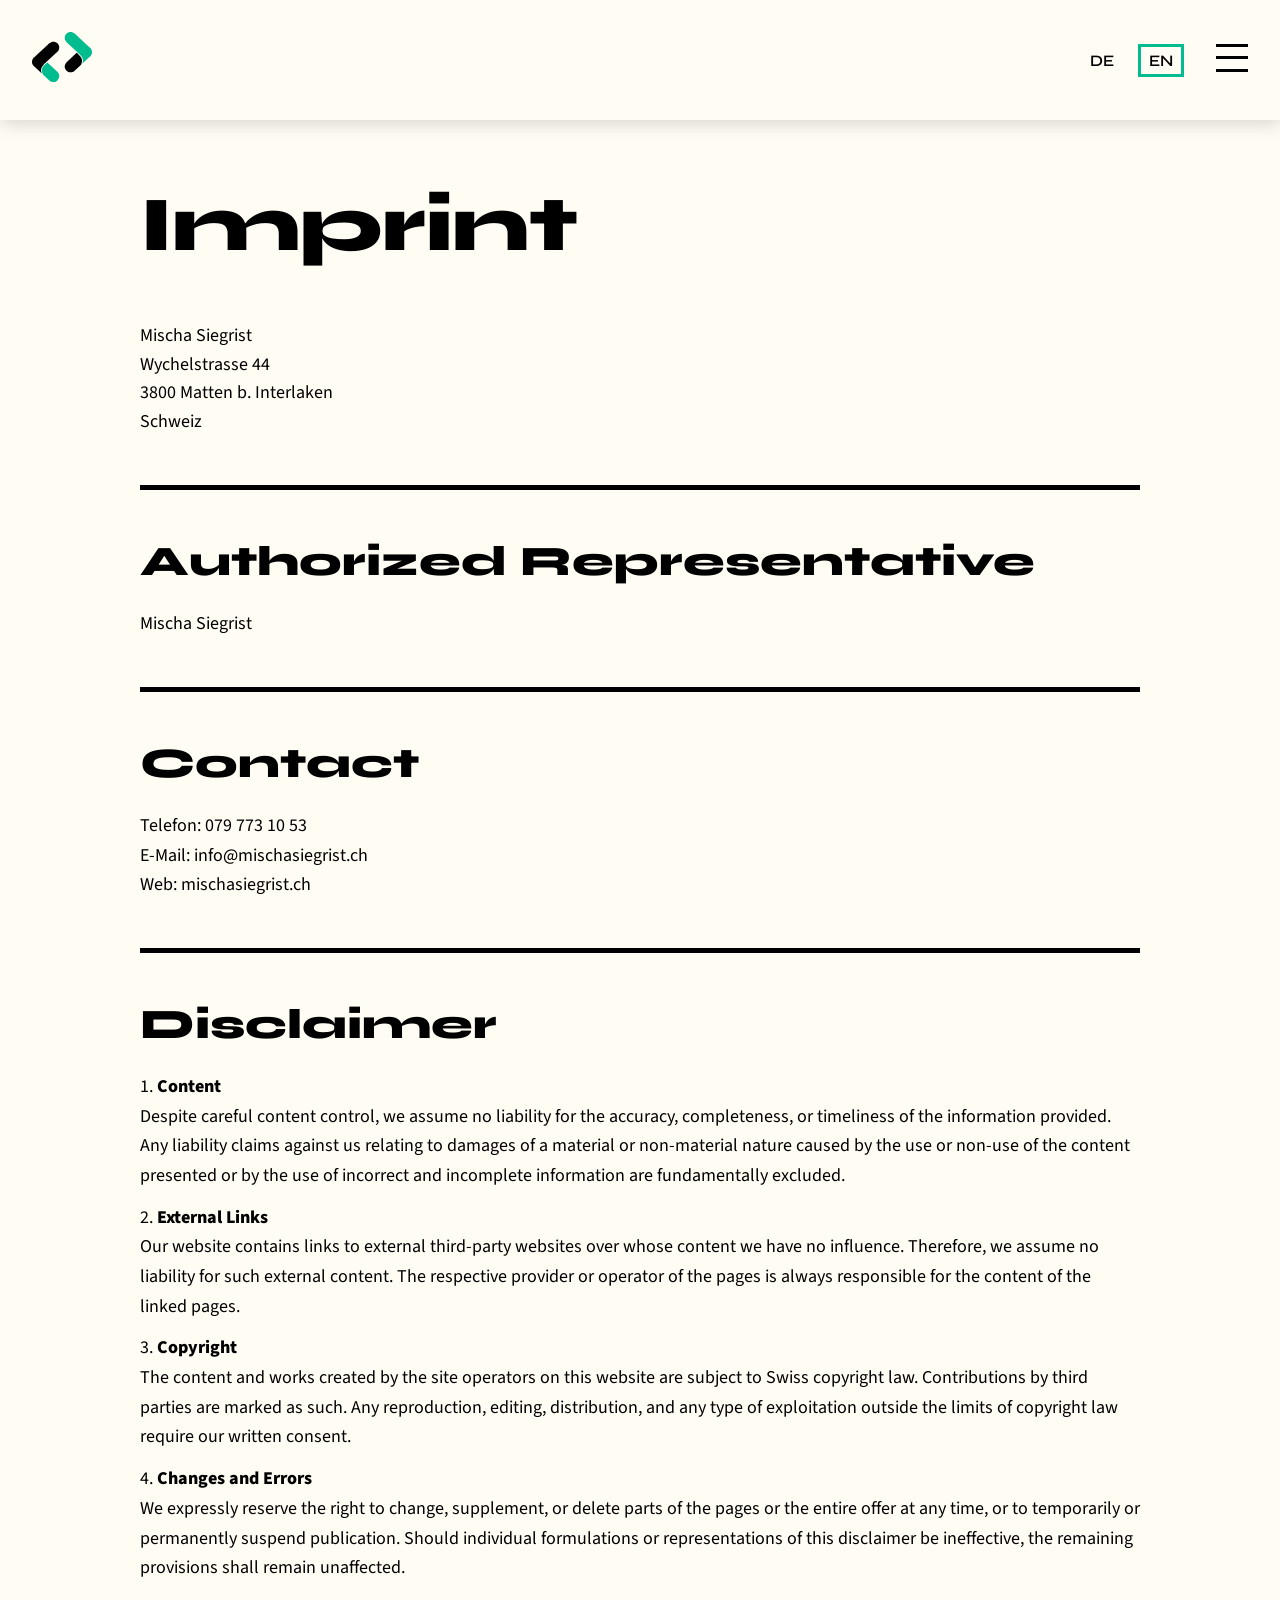
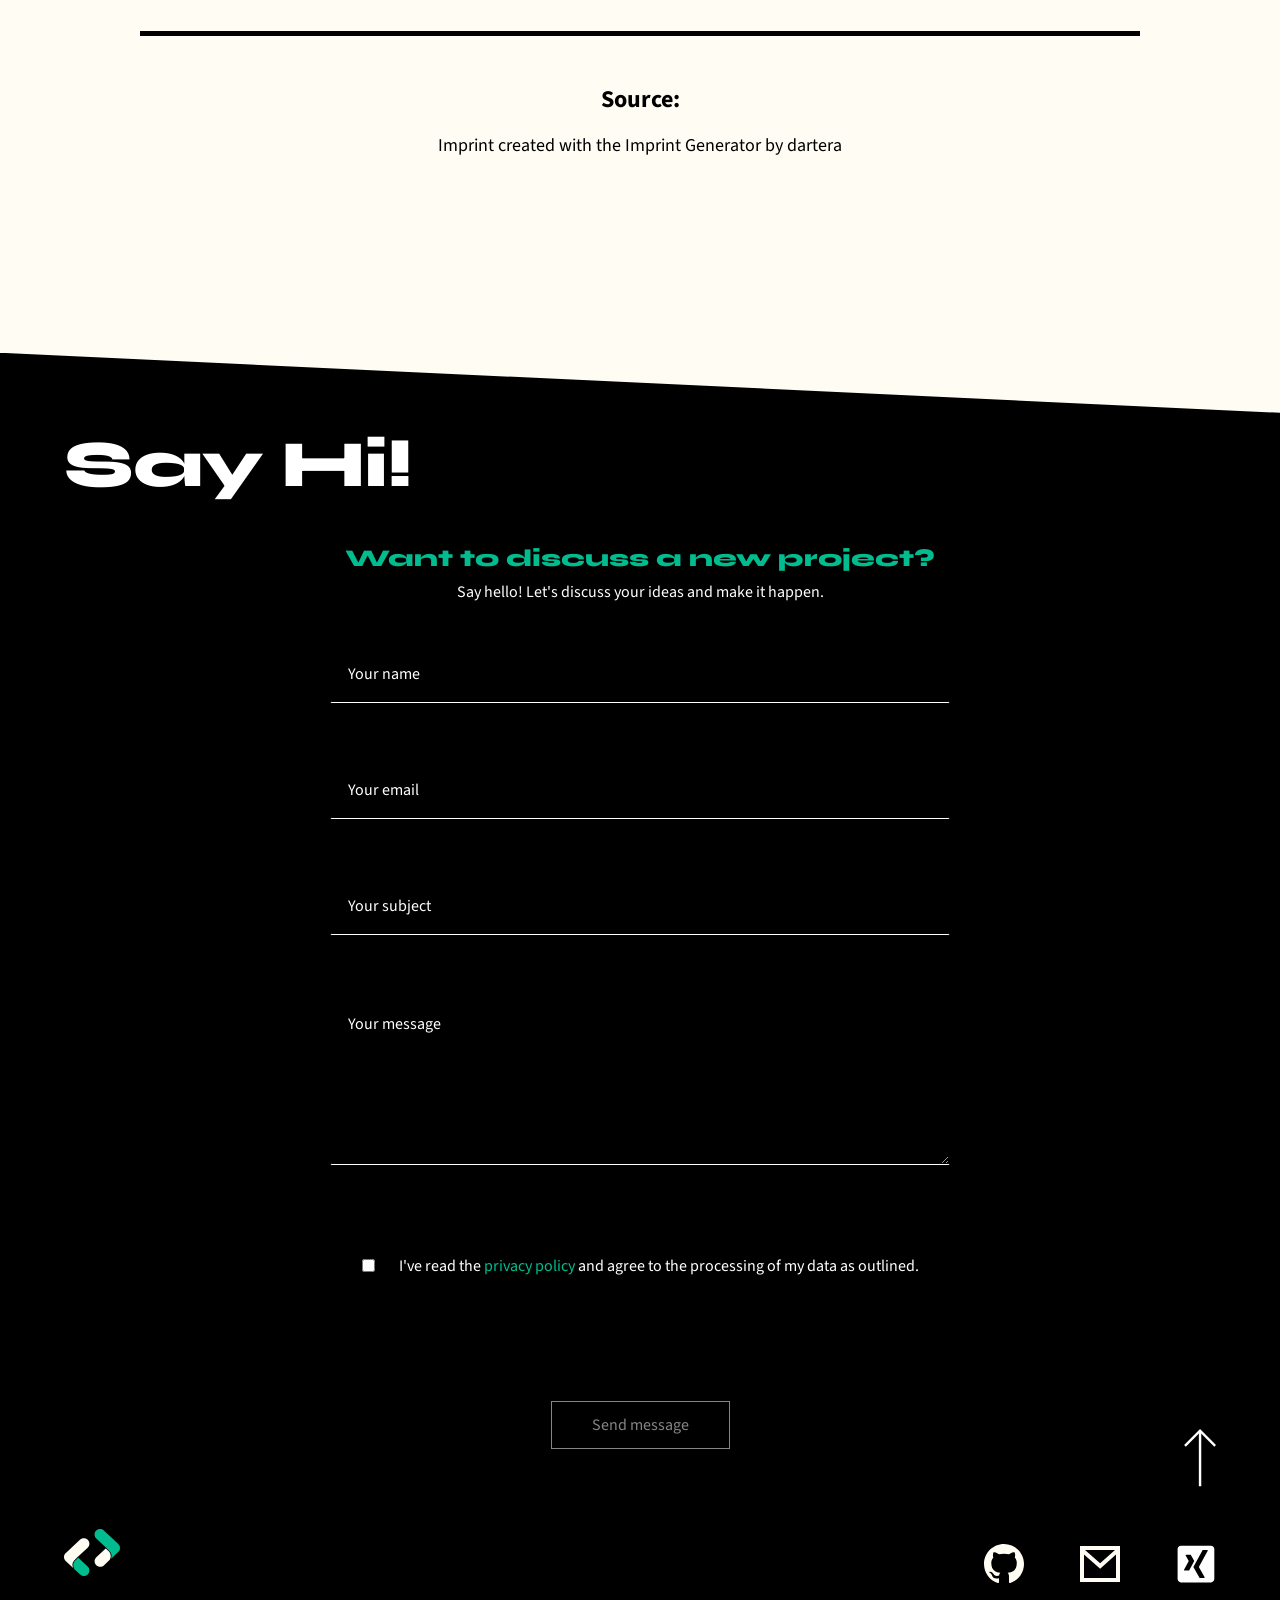
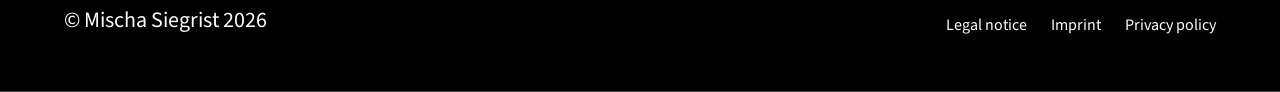
==== commit 56de6a4e: "set link to logo, linked to ids in index.html in navbar" ====
--- a/imprint.html
+++ b/imprint.html
@@ -12,7 +12,7 @@
         <nav>
             <div id="nav-left">
                 <div id="nav-logo-container">
-                    <img id="nav-logo" src="./assets/img/logo.svg" alt="Logo" data-i18n-attr="alt:meta.logoAlt">
+                    <a href="index.html"><img id="nav-logo" src="./assets/img/logo.svg" alt="Logo" data-i18n-attr="alt:meta.logoAlt"></a>
                 </div>
             </div>
             <div id="nav-right">
@@ -31,9 +31,9 @@
     <div id="scroll-top-anchor"></div>
     <div id="nav-overlay" aria-hidden="true">
         <nav id="nav-overlay-menu">
-            <a href="#about" class="nav-overlay-link" data-i18n="about.title">About me</a>
-            <a href="#skills" class="nav-overlay-link" data-i18n="skills.title">My skills</a>
-            <a href="#portfolio" class="nav-overlay-link" data-i18n="portfolio.title">Portfolio</a>
+            <a href="index.html#about" class="nav-overlay-link" data-i18n="about.title">About me</a>
+            <a href="index.html#skills" class="nav-overlay-link" data-i18n="skills.title">My skills</a>
+            <a href="index.html#portfolio" class="nav-overlay-link" data-i18n="portfolio.title">Portfolio</a>
         </nav>
         <div id="nav-overlay-footer">
             <div id="nav-overlay-footer-left">
